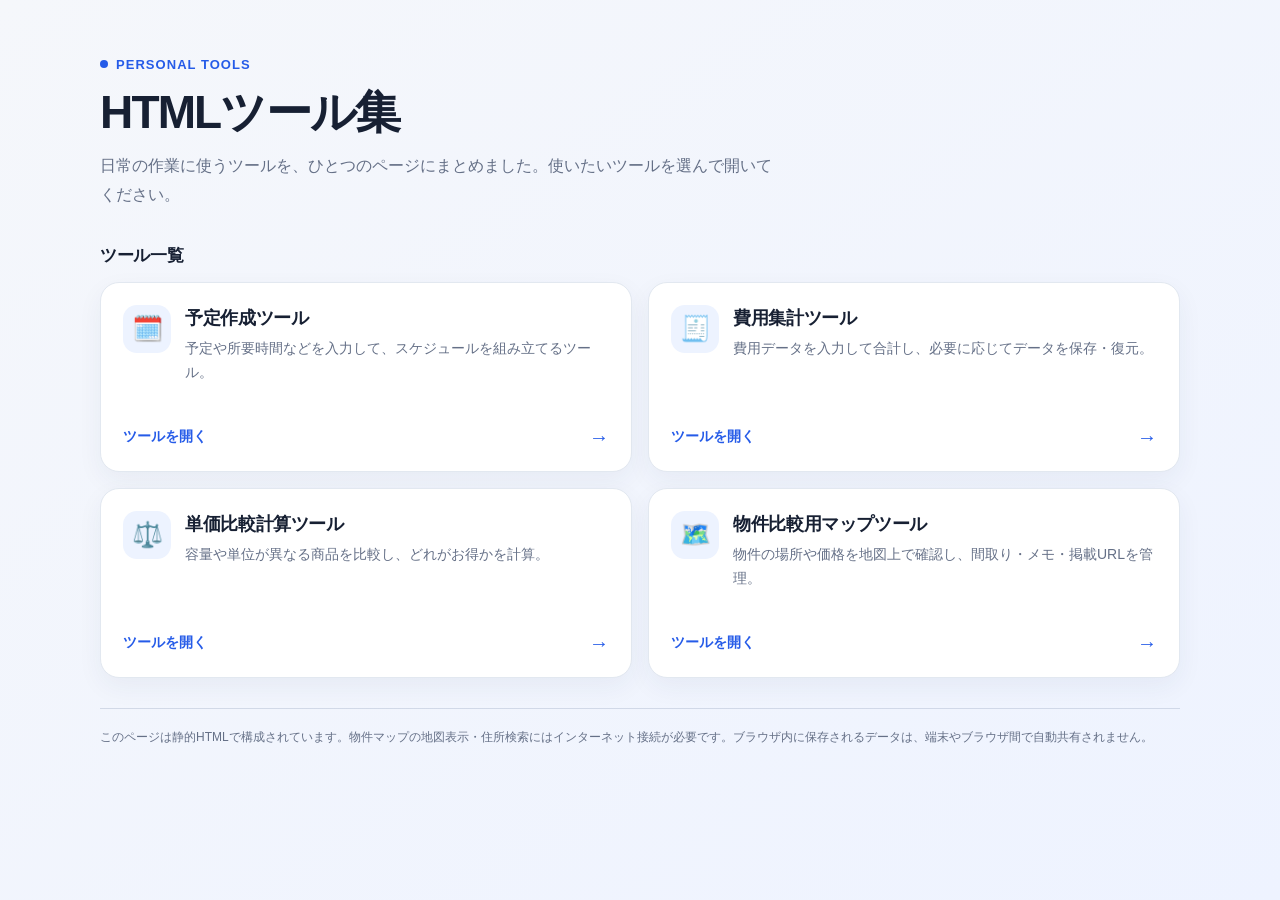
==== index.html @ b932021a "初版作成 初版作成" ====
<!DOCTYPE html>
<html lang="ja">
<head>
  <meta charset="UTF-8">
  <meta name="viewport" content="width=device-width, initial-scale=1.0">
  <meta name="description" content="予定作成、費用集計、単価比較、物件比較マップをまとめたHTMLツール集です。">
  <title>HTMLツール集</title>
  <style>
    :root { color-scheme: light; --ink:#172033; --muted:#657087; --line:#e2e8f0; --bg:#f5f7fb; --card:#fff; --accent:#255be8; --accent-soft:#edf3ff; }
    * { box-sizing:border-box; }
    body { margin:0; min-height:100vh; background:linear-gradient(145deg,#f5f7fb 0%,#eef3ff 100%); color:var(--ink); font-family:-apple-system,BlinkMacSystemFont,"Segoe UI","Noto Sans JP",Meiryo,sans-serif; }
    .wrap { width:min(1080px, calc(100% - 36px)); margin:0 auto; padding:54px 0 36px; }
    .hero { margin-bottom:32px; }
    .eyebrow { display:inline-flex; align-items:center; gap:8px; color:var(--accent); font-size:13px; font-weight:800; letter-spacing:.08em; text-transform:uppercase; }
    .eyebrow::before { content:""; width:8px; height:8px; border-radius:50%; background:var(--accent); }
    h1 { margin:13px 0 12px; font-size:clamp(30px,5vw,46px); letter-spacing:-.04em; line-height:1.2; }
    .intro { margin:0; color:var(--muted); line-height:1.8; font-size:16px; max-width:680px; }
    .section-title { margin:34px 0 15px; font-size:17px; }
    .grid { display:grid; grid-template-columns:repeat(2,minmax(0,1fr)); gap:16px; }
    .card { min-height:190px; display:flex; flex-direction:column; padding:22px; border:1px solid var(--line); border-radius:19px; background:var(--card); box-shadow:0 9px 26px rgba(31,49,87,.055); transition:transform .16s ease, box-shadow .16s ease, border-color .16s ease; }
    .card:hover { transform:translateY(-3px); border-color:#b8c9fb; box-shadow:0 15px 35px rgba(31,49,87,.1); }
    .card-top { display:flex; align-items:flex-start; gap:14px; }
    .icon { width:48px; height:48px; flex:0 0 auto; display:grid; place-items:center; border-radius:14px; background:var(--accent-soft); font-size:25px; }
    h2 { margin:1px 0 7px; font-size:18px; letter-spacing:-.02em; }
    .desc { margin:0; color:var(--muted); font-size:14px; line-height:1.7; }
    .open { display:inline-flex; align-items:center; justify-content:space-between; gap:10px; margin-top:auto; padding-top:22px; color:var(--accent); font-weight:750; font-size:14px; text-decoration:none; }
    .open span:last-child { font-size:20px; transition:transform .16s ease; }
    .card:hover .open span:last-child { transform:translateX(3px); }
    footer { margin-top:30px; padding-top:18px; border-top:1px solid rgba(150,163,188,.35); color:var(--muted); font-size:12px; line-height:1.7; }
    @media (max-width:650px) { .wrap { width:min(100% - 26px, 520px); padding-top:34px; } .grid { grid-template-columns:1fr; gap:12px; } .card { min-height:168px; padding:19px; } .intro { font-size:15px; } }
  </style>
</head>
<body>
  <main class="wrap">
    <header class="hero">
      <div class="eyebrow">Personal tools</div>
      <h1>HTMLツール集</h1>
      <p class="intro">日常の作業に使うツールを、ひとつのページにまとめました。使いたいツールを選んで開いてください。</p>
    </header>
    <h2 class="section-title">ツール一覧</h2>
    <section class="grid" aria-label="ツール一覧">
      <article class="card">
        <div class="card-top"><div class="icon" aria-hidden="true">🗓️</div><div><h2>予定作成ツール</h2><p class="desc">予定や所要時間などを入力して、スケジュールを組み立てるツール。</p></div></div>
        <a class="open" href="./予定作成ツールフォルダ/予定作成ツール.html"><span>ツールを開く</span><span aria-hidden="true">→</span></a>
      </article>
      <article class="card">
        <div class="card-top"><div class="icon" aria-hidden="true">🧾</div><div><h2>費用集計ツール</h2><p class="desc">費用データを入力して合計し、必要に応じてデータを保存・復元。</p></div></div>
        <a class="open" href="./費用集計ツール/費用集計ツール.html"><span>ツールを開く</span><span aria-hidden="true">→</span></a>
      </article>
      <article class="card">
        <div class="card-top"><div class="icon" aria-hidden="true">⚖️</div><div><h2>単価比較計算ツール</h2><p class="desc">容量や単位が異なる商品を比較し、どれがお得かを計算。</p></div></div>
        <a class="open" href="./単価比較計算ツール/単価比較計算ツール.html"><span>ツールを開く</span><span aria-hidden="true">→</span></a>
      </article>
      <article class="card">
        <div class="card-top"><div class="icon" aria-hidden="true">🗺️</div><div><h2>物件比較用マップツール</h2><p class="desc">物件の場所や価格を地図上で確認し、間取り・メモ・掲載URLを管理。</p></div></div>
        <a class="open" href="./物件比較用マップツール/物件比較用マップツール.html"><span>ツールを開く</span><span aria-hidden="true">→</span></a>
      </article>
    </section>
    <footer>このページは静的HTMLで構成されています。物件マップの地図表示・住所検索にはインターネット接続が必要です。ブラウザ内に保存されるデータは、端末やブラウザ間で自動共有されません。</footer>
  </main>
</body>
</html>
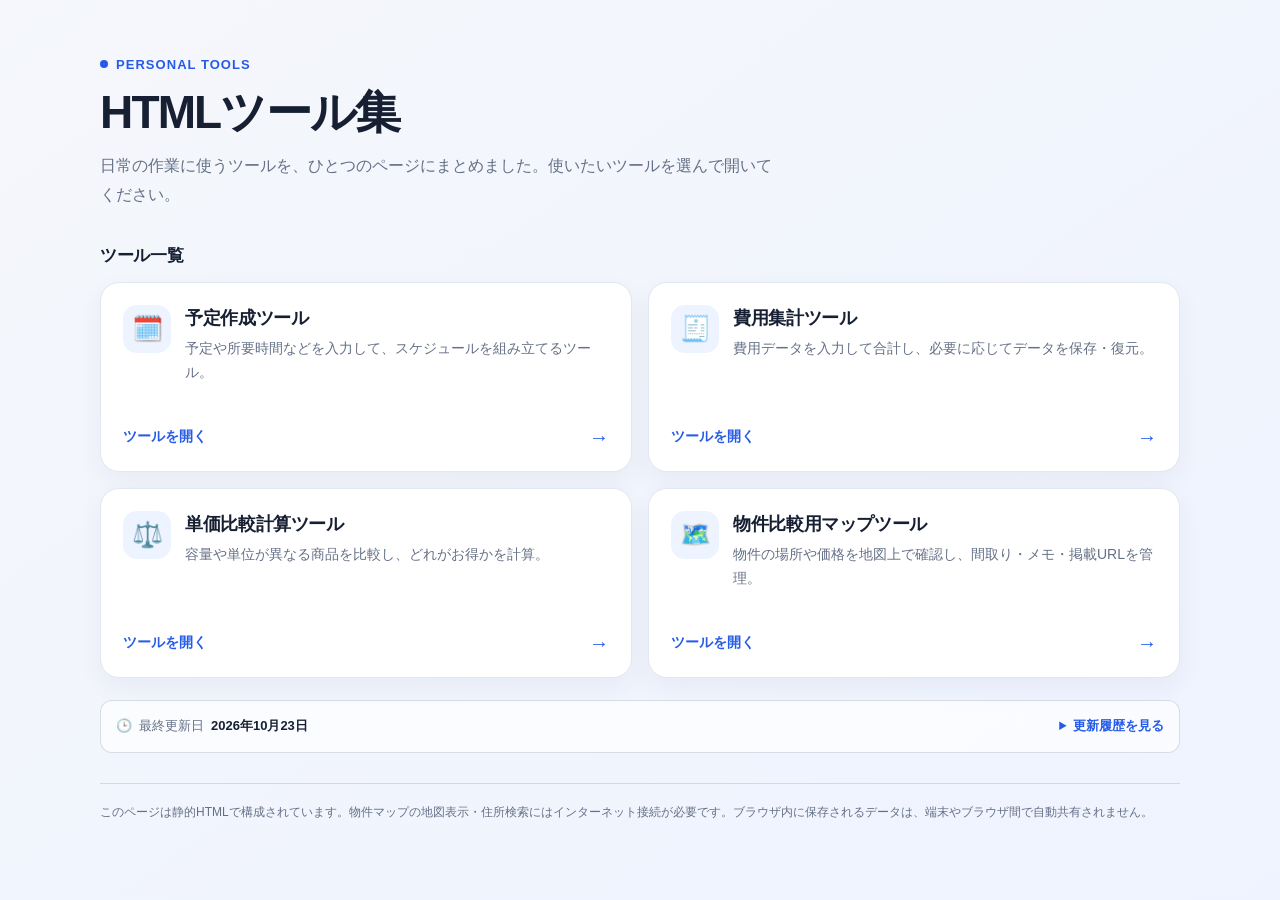
==== commit 9b4b986e: "indexファイルを修正 更新履歴を表示するように修正" ====
--- a/index.html
+++ b/index.html
@@ -27,7 +27,18 @@
     .open span:last-child { font-size:20px; transition:transform .16s ease; }
     .card:hover .open span:last-child { transform:translateX(3px); }
     footer { margin-top:30px; padding-top:18px; border-top:1px solid rgba(150,163,188,.35); color:var(--muted); font-size:12px; line-height:1.7; }
+    .updates { display:flex; flex-wrap:wrap; align-items:center; gap:10px 18px; margin-top:22px; padding:12px 15px; border:1px solid rgba(150,163,188,.35); border-radius:12px; background:rgba(255,255,255,.68); color:var(--muted); font-size:13px; line-height:1.6; }
+    .update-date { display:flex; align-items:center; gap:7px; }
+    .update-date strong { color:var(--ink); font-weight:700; }
+    .update-history { margin-left:auto; }
+    .update-history summary { color:var(--accent); cursor:pointer; font-weight:700; padding:3px 0; }
+    .update-history summary:focus-visible { outline:2px solid var(--accent); outline-offset:4px; border-radius:3px; }
+    .update-list { margin:9px 0 2px; padding-left:20px; max-width:650px; }
+    .update-list li { margin:5px 0; }
+    .update-list time { color:var(--ink); font-weight:650; margin-right:7px; white-space:nowrap; }
+    .update-history[open] { flex-basis:100%; margin-left:0; }
     @media (max-width:650px) { .wrap { width:min(100% - 26px, 520px); padding-top:34px; } .grid { grid-template-columns:1fr; gap:12px; } .card { min-height:168px; padding:19px; } .intro { font-size:15px; } }
+    @media (max-width:650px) { .updates { align-items:flex-start; flex-direction:column; gap:7px; margin-top:17px; padding:11px 13px; } .update-history { margin-left:0; } .update-history[open] { flex-basis:auto; width:100%; } }
   </style>
 </head>
 <body>
@@ -56,6 +67,21 @@
         <a class="open" href="./物件比較用マップツール/物件比較用マップツール.html"><span>ツールを開く</span><span aria-hidden="true">→</span></a>
       </article>
     </section>
+
+    <section class="updates" aria-label="更新情報">
+      <div class="update-date">
+        <span aria-hidden="true">🕒</span>
+        <span>最終更新日</span>
+        <strong><time datetime="2026-10-23">2026年10月23日</time></strong>
+      </div>
+      <details class="update-history">
+        <summary>更新履歴を見る</summary>
+        <ul class="update-list">
+          <li><time datetime="2026-10-23">2026年10月23日</time><br>更新情報欄を追加。最終更新日と更新履歴を確認できるようにしました。<br>物件比較用マップツールをスマホサイズに対応。地図と物件一覧をトグル式に変更。</li>
+        </ul>
+      </details>
+    </section>
+
     <footer>このページは静的HTMLで構成されています。物件マップの地図表示・住所検索にはインターネット接続が必要です。ブラウザ内に保存されるデータは、端末やブラウザ間で自動共有されません。</footer>
   </main>
 </body>
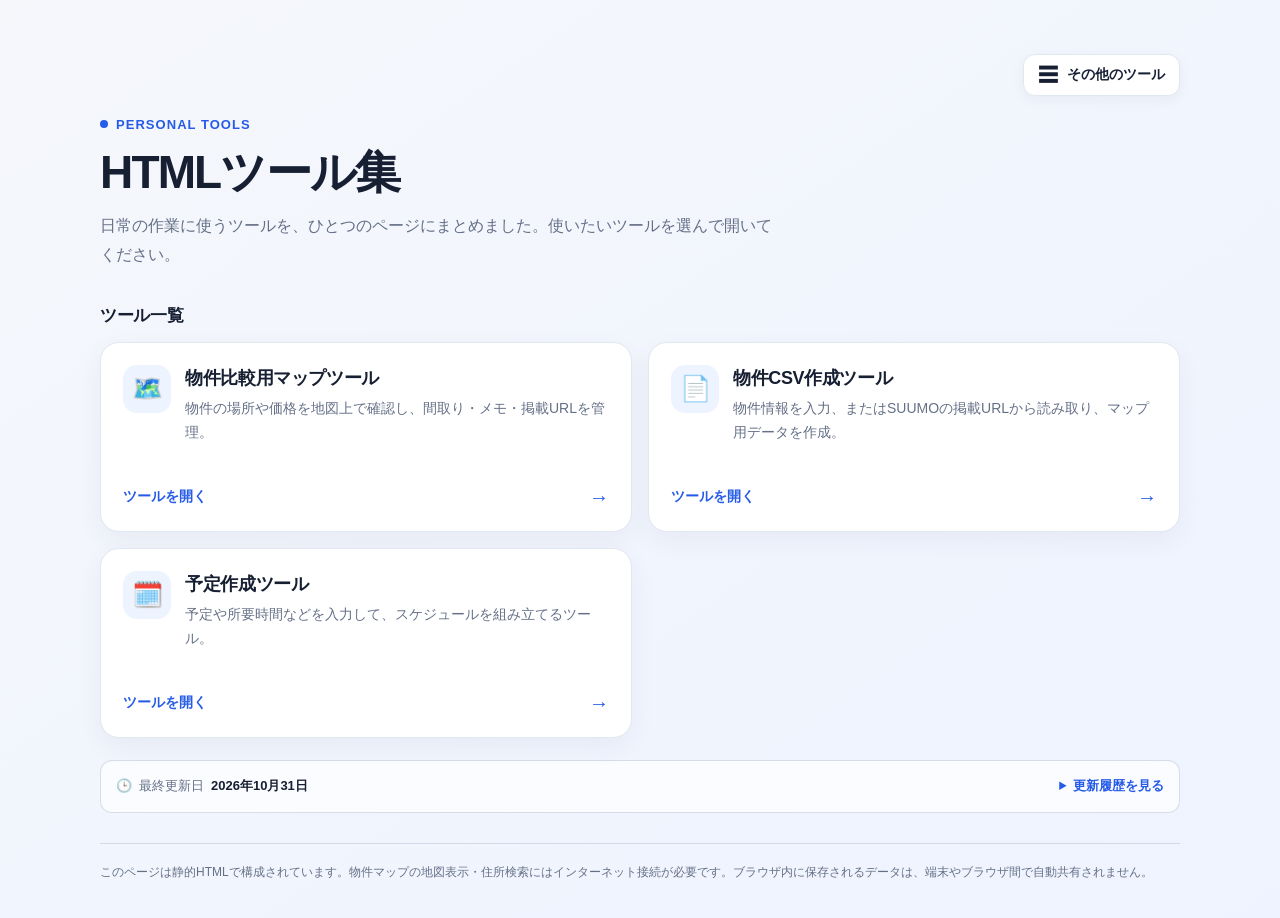
==== commit 05a905e1: "Ver2.2 物件ツール用CSV作成ツール追加 URLからCSVファイルを作成するツールを追加 細かな修正" ====
--- a/index.html
+++ b/index.html
@@ -16,7 +16,7 @@
     h1 { margin:13px 0 12px; font-size:clamp(30px,5vw,46px); letter-spacing:-.04em; line-height:1.2; }
     .intro { margin:0; color:var(--muted); line-height:1.8; font-size:16px; max-width:680px; }
     .section-title { margin:34px 0 15px; font-size:17px; }
-    .grid { display:grid; grid-template-columns:repeat(2,minmax(0,1fr)); gap:16px; }
+    .grid { display:grid; grid-template-columns:repeat(2,minmax(0,1fr)); gap:16px; align-items:stretch; }
     .card { min-height:190px; display:flex; flex-direction:column; padding:22px; border:1px solid var(--line); border-radius:19px; background:var(--card); box-shadow:0 9px 26px rgba(31,49,87,.055); transition:transform .16s ease, box-shadow .16s ease, border-color .16s ease; }
     .card:hover { transform:translateY(-3px); border-color:#b8c9fb; box-shadow:0 15px 35px rgba(31,49,87,.1); }
     .card-top { display:flex; align-items:flex-start; gap:14px; }
@@ -37,34 +37,62 @@
     .update-list li { margin:5px 0; }
     .update-list time { color:var(--ink); font-weight:650; margin-right:7px; white-space:nowrap; }
     .update-history[open] { flex-basis:100%; margin-left:0; }
-    @media (max-width:650px) { .wrap { width:min(100% - 26px, 520px); padding-top:34px; } .grid { grid-template-columns:1fr; gap:12px; } .card { min-height:168px; padding:19px; } .intro { font-size:15px; } }
+    .topbar { display:flex; justify-content:flex-end; align-items:center; margin-bottom:18px; }
+    .menu-button { display:inline-flex; align-items:center; gap:9px; border:1px solid var(--line); border-radius:12px; padding:10px 14px; background:#fff; color:var(--ink); font:inherit; font-size:14px; font-weight:750; cursor:pointer; box-shadow:0 4px 14px rgba(31,49,87,.05); }
+    .menu-button:hover { border-color:#b8c9fb; background:var(--accent-soft); }
+    .menu-icon { font-size:20px; line-height:1; }
+    .drawer-backdrop { position:fixed; inset:0; z-index:90; background:rgba(15,23,42,.42); opacity:0; visibility:hidden; transition:opacity .2s ease,visibility .2s ease; }
+    .drawer { position:fixed; z-index:100; top:0; right:0; width:min(380px,88vw); height:100dvh; padding:24px; background:#fff; box-shadow:-14px 0 40px rgba(15,23,42,.16); transform:translateX(105%); visibility:hidden; transition:transform .22s ease,visibility .22s ease; overflow-y:auto; }
+    body.drawer-open { overflow:hidden; }
+    body.drawer-open .drawer-backdrop { opacity:1; visibility:visible; }
+    body.drawer-open .drawer { transform:translateX(0); visibility:visible; }
+    .drawer-head { display:flex; align-items:center; justify-content:space-between; gap:12px; padding-bottom:18px; border-bottom:1px solid var(--line); }
+    .drawer-head h2 { margin:0; font-size:20px; }
+    .drawer-close { width:40px; height:40px; border:1px solid var(--line); border-radius:11px; background:#fff; color:var(--ink); font-size:24px; cursor:pointer; }
+    .drawer-close:hover { background:var(--accent-soft); border-color:#b8c9fb; }
+    .drawer-label { margin:22px 0 10px; color:var(--muted); font-size:12px; font-weight:800; letter-spacing:.06em; }
+    .drawer-link { display:flex; align-items:center; gap:12px; padding:15px 13px; margin:8px 0; border:1px solid var(--line); border-radius:13px; color:var(--ink); text-decoration:none; font-weight:700; }
+    .drawer-link:hover { border-color:#b8c9fb; background:var(--accent-soft); }
+    .drawer-link .icon { width:40px; height:40px; font-size:21px; }
+    .drawer-note { margin-top:18px; color:var(--muted); font-size:12px; line-height:1.7; }
+    @media (max-width:650px) { .wrap { width:min(100% - 20px, 520px); padding-top:26px; } .grid { grid-template-columns:repeat(2,minmax(0,1fr)); gap:9px; } .card { min-height:205px; padding:13px; border-radius:14px; } .card-top { display:block; } .card-top .icon { width:40px; height:40px; margin-bottom:10px; } .card h2 { font-size:15px; line-height:1.4; } .desc { font-size:12px; line-height:1.55; } .open { font-size:12px; padding-top:14px; } .intro { font-size:15px; } }
     @media (max-width:650px) { .updates { align-items:flex-start; flex-direction:column; gap:7px; margin-top:17px; padding:11px 13px; } .update-history { margin-left:0; } .update-history[open] { flex-basis:auto; width:100%; } }
   </style>
 </head>
 <body>
+  <div class="drawer-backdrop" id="drawerBackdrop" aria-hidden="true"></div>
+  <aside class="drawer" id="toolsDrawer" aria-label="その他のツール" aria-hidden="true">
+    <div class="drawer-head">
+      <h2>その他のツール</h2>
+      <button class="drawer-close" id="drawerClose" type="button" aria-label="メニューを閉じる">×</button>
+    </div>
+    <p class="drawer-label">ツール一覧</p>
+    <a class="drawer-link" href="./費用集計ツール/費用集計ツール.html"><span class="icon" aria-hidden="true">🧾</span><span>費用集計ツール</span></a>
+    <a class="drawer-link" href="./単価比較計算ツール/単価比較計算ツール.html"><span class="icon" aria-hidden="true">⚖️</span><span>単価比較計算ツール</span></a>
+    <p class="drawer-note">メニュー外を押すか、右上の「×」を押すと閉じます。</p>
+  </aside>
   <main class="wrap">
+    <div class="topbar">
+      <button class="menu-button" id="drawerOpen" type="button" aria-controls="toolsDrawer" aria-expanded="false"><span class="menu-icon" aria-hidden="true">☰</span>その他のツール</button>
+    </div>
     <header class="hero">
       <div class="eyebrow">Personal tools</div>
       <h1>HTMLツール集</h1>
       <p class="intro">日常の作業に使うツールを、ひとつのページにまとめました。使いたいツールを選んで開いてください。</p>
     </header>
     <h2 class="section-title">ツール一覧</h2>
-    <section class="grid" aria-label="ツール一覧">
+    <section class="grid" aria-label="メインツール">
+      <article class="card">
+        <div class="card-top"><div class="icon" aria-hidden="true">🗺️</div><div><h2>物件比較用マップツール</h2><p class="desc">物件の場所や価格を地図上で確認し、間取り・メモ・掲載URLを管理。</p></div></div>
+        <a class="open" href="./物件比較用マップツール/物件比較用マップツール.html"><span>ツールを開く</span><span aria-hidden="true">→</span></a>
+      </article>
+      <article class="card csv-card">
+        <div class="card-top"><div class="icon" aria-hidden="true">📄</div><div><h2>物件CSV作成ツール</h2><p class="desc">物件情報を入力、またはSUUMOの掲載URLから読み取り、マップ用データを作成。</p></div></div>
+        <a class="open" href="./物件CSV作成ツール/物件CSV作成ツール.html"><span>ツールを開く</span><span aria-hidden="true">→</span></a>
+      </article>
       <article class="card">
         <div class="card-top"><div class="icon" aria-hidden="true">🗓️</div><div><h2>予定作成ツール</h2><p class="desc">予定や所要時間などを入力して、スケジュールを組み立てるツール。</p></div></div>
         <a class="open" href="./予定作成ツールフォルダ/予定作成ツール.html"><span>ツールを開く</span><span aria-hidden="true">→</span></a>
-      </article>
-      <article class="card">
-        <div class="card-top"><div class="icon" aria-hidden="true">🧾</div><div><h2>費用集計ツール</h2><p class="desc">費用データを入力して合計し、必要に応じてデータを保存・復元。</p></div></div>
-        <a class="open" href="./費用集計ツール/費用集計ツール.html"><span>ツールを開く</span><span aria-hidden="true">→</span></a>
-      </article>
-      <article class="card">
-        <div class="card-top"><div class="icon" aria-hidden="true">⚖️</div><div><h2>単価比較計算ツール</h2><p class="desc">容量や単位が異なる商品を比較し、どれがお得かを計算。</p></div></div>
-        <a class="open" href="./単価比較計算ツール/単価比較計算ツール.html"><span>ツールを開く</span><span aria-hidden="true">→</span></a>
-      </article>
-      <article class="card">
-        <div class="card-top"><div class="icon" aria-hidden="true">🗺️</div><div><h2>物件比較用マップツール</h2><p class="desc">物件の場所や価格を地図上で確認し、間取り・メモ・掲載URLを管理。</p></div></div>
-        <a class="open" href="./物件比較用マップツール/物件比較用マップツール.html"><span>ツールを開く</span><span aria-hidden="true">→</span></a>
       </article>
     </section>
 
@@ -72,17 +100,50 @@
       <div class="update-date">
         <span aria-hidden="true">🕒</span>
         <span>最終更新日</span>
-        <strong><time datetime="2026-10-23">2026年10月23日</time></strong>
+        <strong><time datetime="2026-10-31">2026年10月31日</time></strong>
       </div>
       <details class="update-history">
         <summary>更新履歴を見る</summary>
         <ul class="update-list">
+          <li><time datetime="2026-10-31">2026年10月31日</time>更新情報欄を追加。最終更新日と更新履歴を確認できるようにしました。</li>
           <li><time datetime="2026-10-23">2026年10月23日</time><br>更新情報欄を追加。最終更新日と更新履歴を確認できるようにしました。<br>物件比較用マップツールをスマホサイズに対応。地図と物件一覧をトグル式に変更。</li>
+          <li><time datetime="2026-10-31">2026年10月31日</time><br>メイン画面を修正。<br>マップツール用の入力データ作成ツール追加。<br>物件比較ツールと物件用CSVファイルツールに相互移動とメイン画面にもどるUI追加。</li>
         </ul>
       </details>
     </section>
 
     <footer>このページは静的HTMLで構成されています。物件マップの地図表示・住所検索にはインターネット接続が必要です。ブラウザ内に保存されるデータは、端末やブラウザ間で自動共有されません。</footer>
   </main>
+  <script>
+    (() => {
+      const drawer = document.getElementById('toolsDrawer');
+      const openButton = document.getElementById('drawerOpen');
+      const closeButton = document.getElementById('drawerClose');
+      const backdrop = document.getElementById('drawerBackdrop');
+      function openDrawer() {
+        document.body.classList.add('drawer-open');
+        drawer.setAttribute('aria-hidden', 'false');
+        openButton.setAttribute('aria-expanded', 'true');
+        closeButton.focus();
+      }
+      function closeDrawer() {
+        document.body.classList.remove('drawer-open');
+        drawer.setAttribute('aria-hidden', 'true');
+        openButton.setAttribute('aria-expanded', 'false');
+        openButton.focus();
+      }
+      openButton.addEventListener('click', openDrawer);
+      closeButton.addEventListener('click', closeDrawer);
+      backdrop.addEventListener('click', closeDrawer);
+      document.addEventListener('keydown', event => {
+        if (event.key === 'Escape' && document.body.classList.contains('drawer-open')) closeDrawer();
+      });
+      drawer.querySelectorAll('a').forEach(link => link.addEventListener('click', () => {
+        document.body.classList.remove('drawer-open');
+        drawer.setAttribute('aria-hidden', 'true');
+        openButton.setAttribute('aria-expanded', 'false');
+      }));
+    })();
+  </script>
 </body>
 </html>
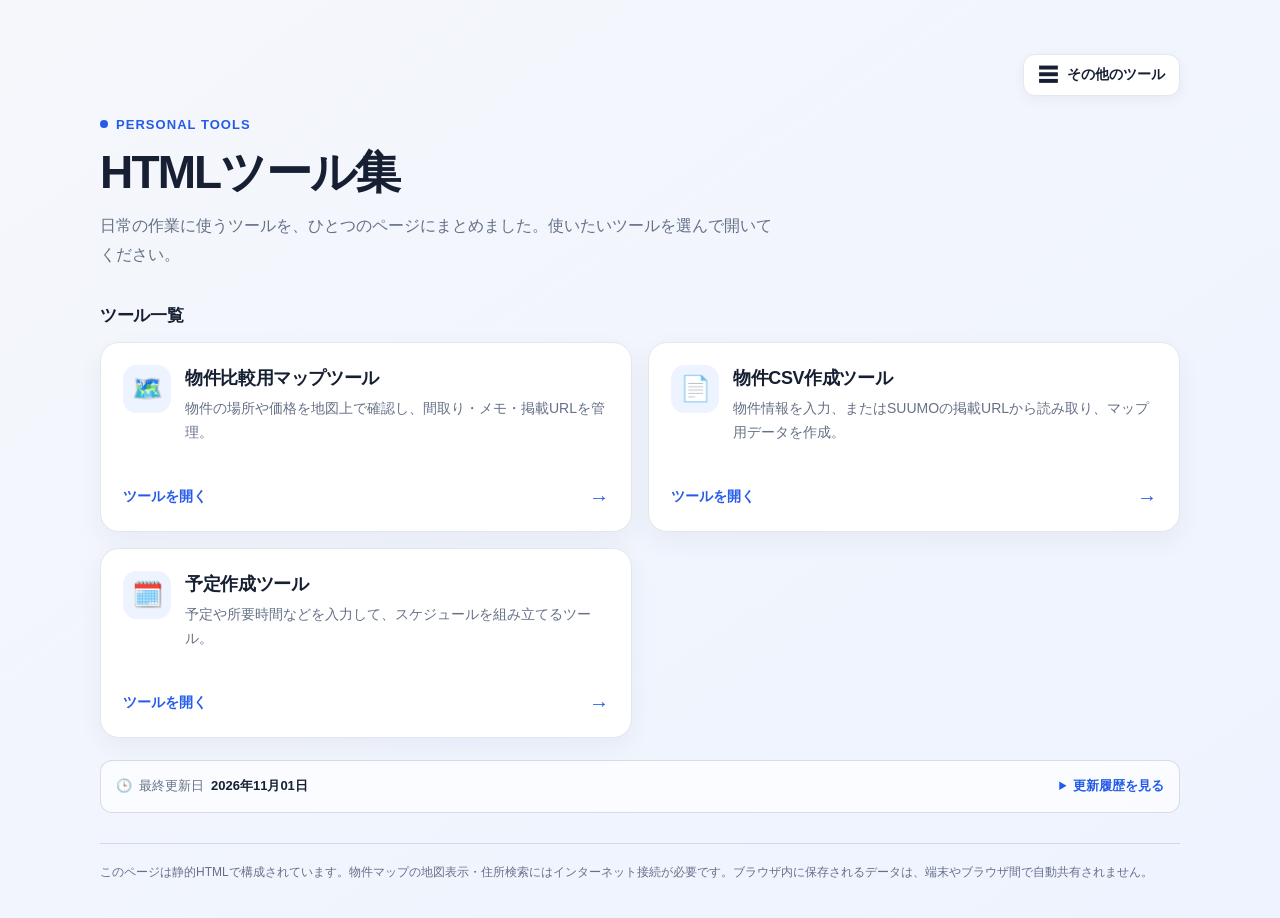
==== commit 56431826: "Ver2.5 マップツールに機能追加 ハザードモード追加 周辺施設表示モード追加" ====
--- a/index.html
+++ b/index.html
@@ -100,14 +100,14 @@
       <div class="update-date">
         <span aria-hidden="true">🕒</span>
         <span>最終更新日</span>
-        <strong><time datetime="2026-10-31">2026年10月31日</time></strong>
+        <strong><time datetime="2026-11-01">2026年11月01日</time></strong>
       </div>
       <details class="update-history">
         <summary>更新履歴を見る</summary>
         <ul class="update-list">
-          <li><time datetime="2026-10-31">2026年10月31日</time>更新情報欄を追加。最終更新日と更新履歴を確認できるようにしました。</li>
           <li><time datetime="2026-10-23">2026年10月23日</time><br>更新情報欄を追加。最終更新日と更新履歴を確認できるようにしました。<br>物件比較用マップツールをスマホサイズに対応。地図と物件一覧をトグル式に変更。</li>
           <li><time datetime="2026-10-31">2026年10月31日</time><br>メイン画面を修正。<br>マップツール用の入力データ作成ツール追加。<br>物件比較ツールと物件用CSVファイルツールに相互移動とメイン画面にもどるUI追加。</li>
+          <li><time datetime="2026-11-01">2026年11月01日</time><br>メインに戻るUIを統一。<br>マップツールに周辺施設情報とハザードマップを表示するモードを追加。</li>
         </ul>
       </details>
     </section>
